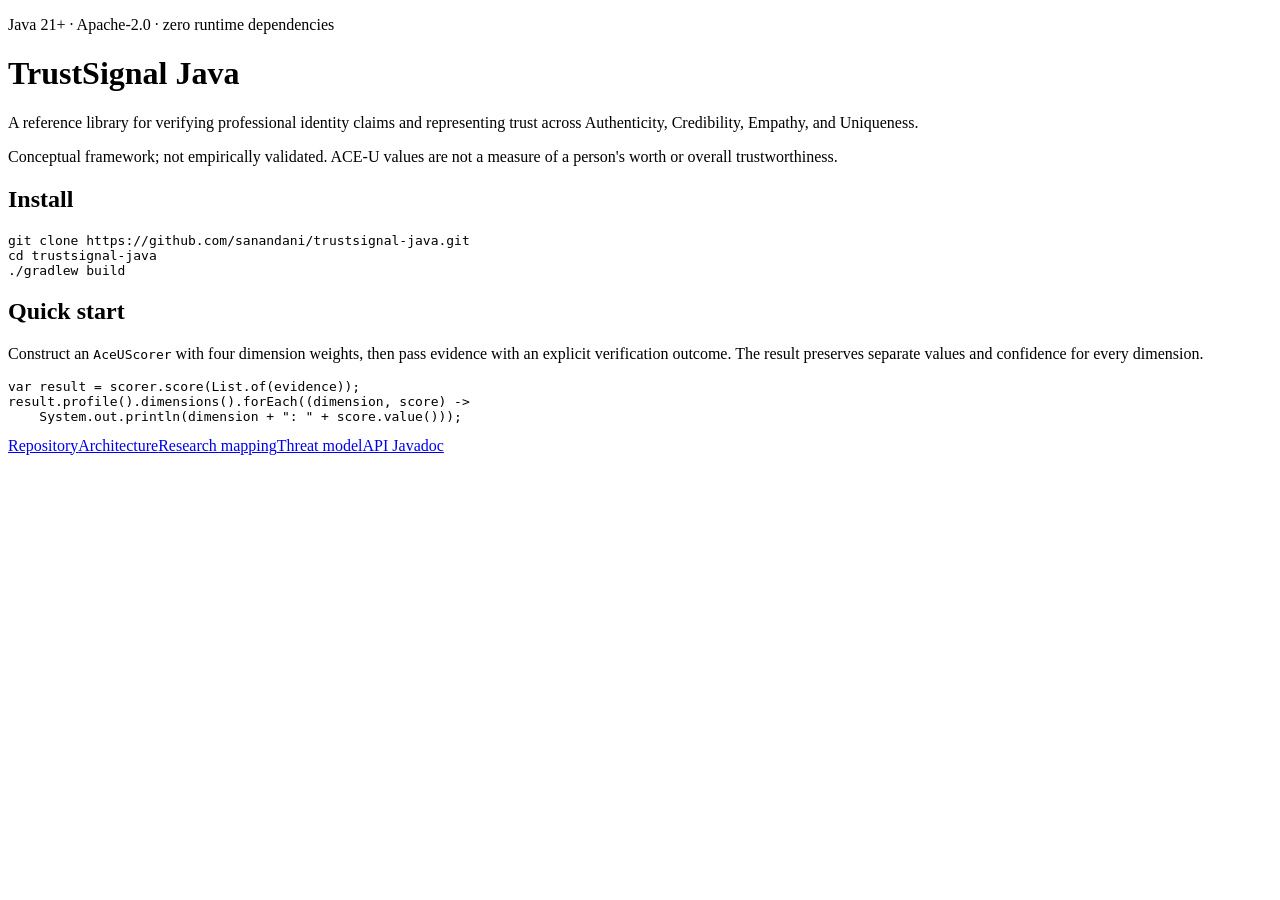
==== site/index.html @ 52dc84b2 "ci: add security workflows and Azure static site" ====
<!doctype html>
<html lang="en"><head><meta charset="utf-8"><meta name="viewport" content="width=device-width,initial-scale=1"><title>TrustSignal Java</title><meta name="description" content="A conceptual Java reference for trust signal verification and ACE-U profiles."><link rel="stylesheet" href="/style.css"></head>
<body><main><p class="eyebrow">Java 21+ · Apache-2.0 · zero runtime dependencies</p><h1>TrustSignal Java</h1><p class="lead">A reference library for verifying professional identity claims and representing trust across Authenticity, Credibility, Empathy, and Uniqueness.</p><p class="notice">Conceptual framework; not empirically validated. ACE-U values are not a measure of a person's worth or overall trustworthiness.</p><h2>Install</h2><pre><code>git clone https://github.com/sanandani/trustsignal-java.git
cd trustsignal-java
./gradlew build</code></pre><h2>Quick start</h2><p>Construct an <code>AceUScorer</code> with four dimension weights, then pass evidence with an explicit verification outcome. The result preserves separate values and confidence for every dimension.</p><pre><code>var result = scorer.score(List.of(evidence));
result.profile().dimensions().forEach((dimension, score) -&gt;
    System.out.println(dimension + ": " + score.value()));</code></pre><nav><a href="https://github.com/sanandani/trustsignal-java">Repository</a><a href="/docs/ARCHITECTURE.html">Architecture</a><a href="/docs/DESIGN.html">Research mapping</a><a href="/docs/THREAT_MODEL.html">Threat model</a><a href="/api/">API Javadoc</a></nav></main></body></html>
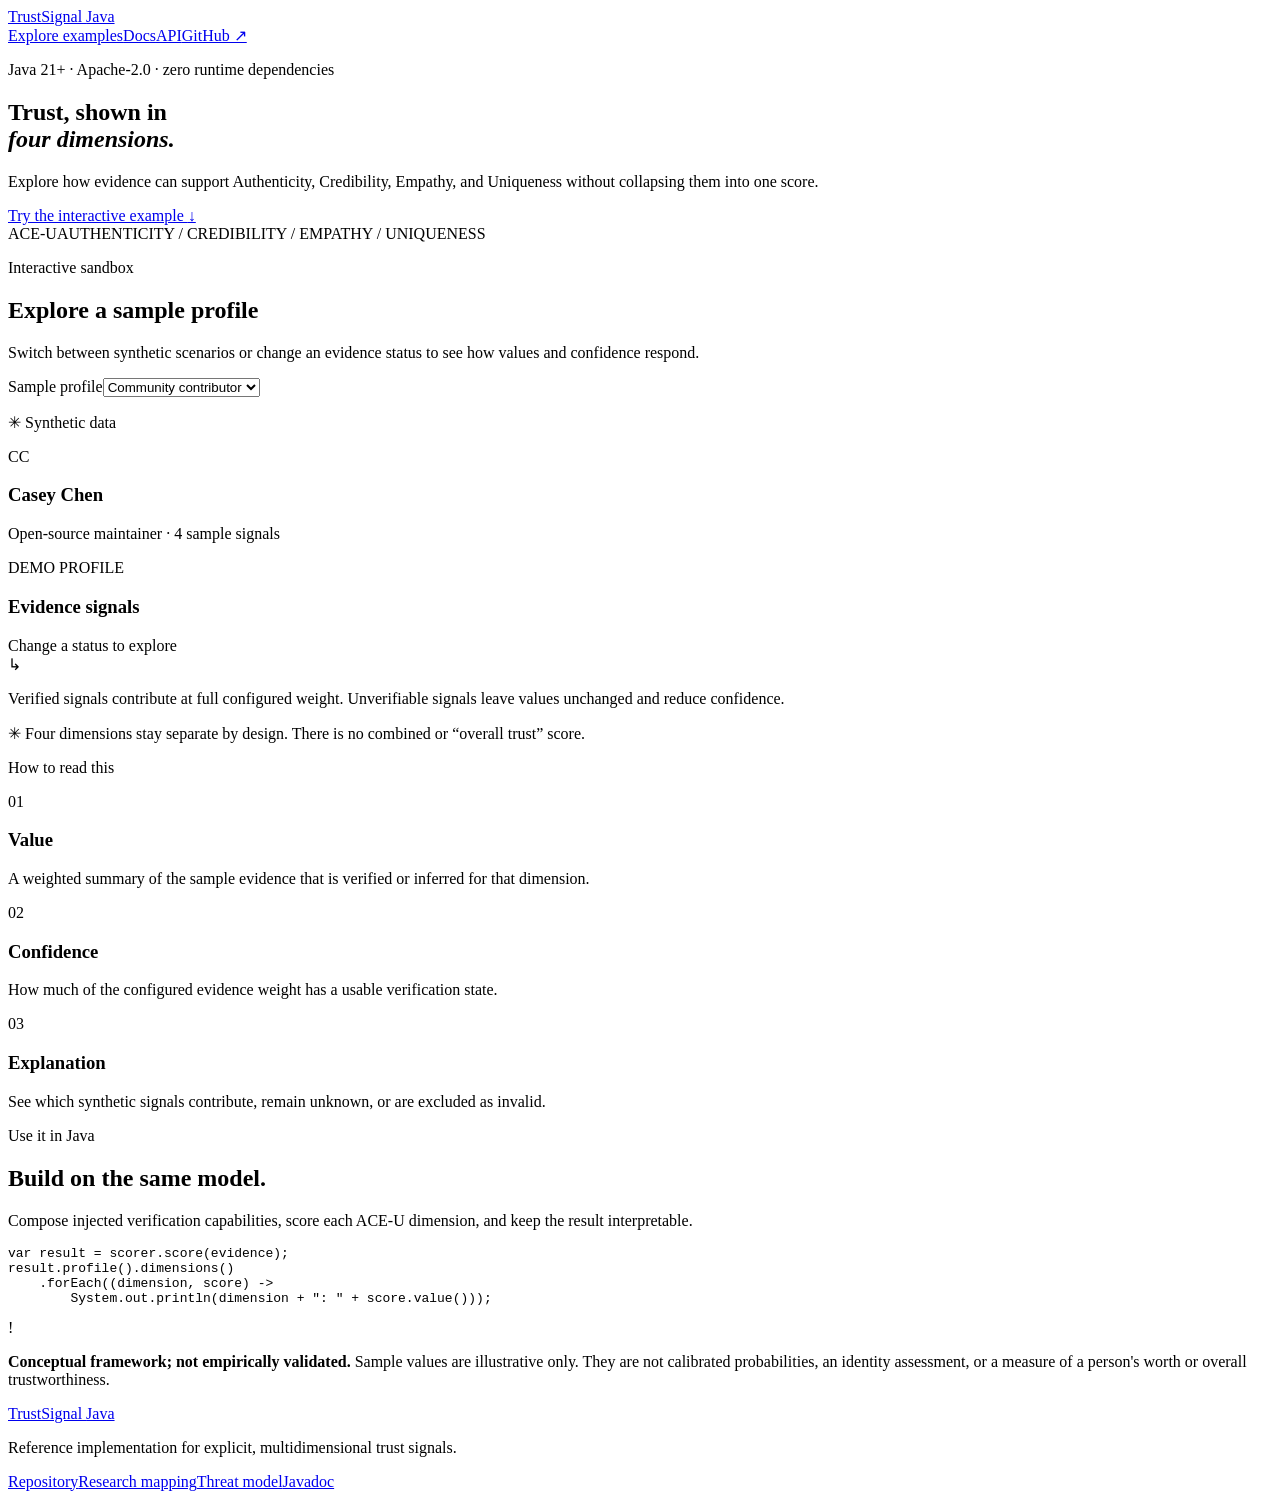
==== commit 98207585: "feat: add interactive ACE-U sample explorer" ====
--- a/site/index.html
+++ b/site/index.html
@@ -1,7 +1,45 @@
 <!doctype html>
-<html lang="en"><head><meta charset="utf-8"><meta name="viewport" content="width=device-width,initial-scale=1"><title>TrustSignal Java</title><meta name="description" content="A conceptual Java reference for trust signal verification and ACE-U profiles."><link rel="stylesheet" href="/style.css"></head>
-<body><main><p class="eyebrow">Java 21+ · Apache-2.0 · zero runtime dependencies</p><h1>TrustSignal Java</h1><p class="lead">A reference library for verifying professional identity claims and representing trust across Authenticity, Credibility, Empathy, and Uniqueness.</p><p class="notice">Conceptual framework; not empirically validated. ACE-U values are not a measure of a person's worth or overall trustworthiness.</p><h2>Install</h2><pre><code>git clone https://github.com/sanandani/trustsignal-java.git
-cd trustsignal-java
-./gradlew build</code></pre><h2>Quick start</h2><p>Construct an <code>AceUScorer</code> with four dimension weights, then pass evidence with an explicit verification outcome. The result preserves separate values and confidence for every dimension.</p><pre><code>var result = scorer.score(List.of(evidence));
-result.profile().dimensions().forEach((dimension, score) -&gt;
-    System.out.println(dimension + ": " + score.value()));</code></pre><nav><a href="https://github.com/sanandani/trustsignal-java">Repository</a><a href="/docs/ARCHITECTURE.html">Architecture</a><a href="/docs/DESIGN.html">Research mapping</a><a href="/docs/THREAT_MODEL.html">Threat model</a><a href="/api/">API Javadoc</a></nav></main></body></html>
+<html lang="en">
+<head>
+  <meta charset="utf-8">
+  <meta name="viewport" content="width=device-width,initial-scale=1">
+  <meta name="description" content="Explore synthetic ACE-U trust-signal examples with TrustSignal Java.">
+  <title>TrustSignal Java — ACE-U explorer</title>
+  <link rel="stylesheet" href="/style.css">
+  <script src="/app.js" defer></script>
+</head>
+<body>
+<header class="topbar"><a class="brand" href="/">TrustSignal <span>Java</span></a><nav aria-label="Main navigation"><a href="#explorer">Explore examples</a><a href="/docs/ARCHITECTURE.html">Docs</a><a href="/api/">API</a><a href="https://github.com/sanandani/trustsignal-java">GitHub ↗</a></nav></header>
+<main>
+  <section class="hero">
+    <p class="eyebrow"><span class="status-dot"></span> Java 21+ · Apache-2.0 · zero runtime dependencies</p>
+    <h1>Trust, shown in<br><em>four dimensions.</em></h1>
+    <p class="lead">Explore how evidence can support Authenticity, Credibility, Empathy, and Uniqueness without collapsing them into one score.</p>
+    <a class="button" href="#explorer">Try the interactive example <span aria-hidden="true">↓</span></a>
+    <div class="hero-aside"><span>ACE-U</span><span>AUTHENTICITY / CREDIBILITY / EMPATHY / UNIQUENESS</span></div>
+  </section>
+
+  <section id="explorer" class="explorer-section">
+    <div class="section-heading"><div><p class="eyebrow">Interactive sandbox</p><h2>Explore a sample profile</h2></div><p>Switch between synthetic scenarios or change an evidence status to see how values and confidence respond.</p></div>
+    <div class="explorer-card">
+      <div class="scenario-bar"><div class="scenario-picker"><label for="scenario">Sample profile</label><select id="scenario"><option value="balanced">Community contributor</option><option value="expert">Research specialist</option><option value="newcomer">New participant</option></select></div><p class="synthetic-tag"><span>✳</span> Synthetic data</p></div>
+      <div class="profile-intro"><div class="avatar" id="avatar">CC</div><div><h3 id="profile-name">Casey Chen</h3><p id="profile-summary">Open-source maintainer · 4 sample signals</p></div><span class="sample-badge">DEMO PROFILE</span></div>
+      <div class="dimensions" id="dimensions" aria-live="polite"></div>
+      <div class="evidence-area"><div class="evidence-heading"><h3>Evidence signals</h3><span>Change a status to explore</span></div><div id="evidence-list"></div></div>
+      <div class="explanation"><span class="explain-icon">↳</span><p id="explanation">Verified signals contribute at full configured weight. Unverifiable signals leave values unchanged and reduce confidence.</p></div>
+    </div>
+    <p class="no-total"><span>✳</span> Four dimensions stay separate by design. There is no combined or “overall trust” score.</p>
+  </section>
+
+  <section class="how-section"><p class="eyebrow">How to read this</p><div class="how-grid"><article><span class="number">01</span><h3>Value</h3><p>A weighted summary of the sample evidence that is verified or inferred for that dimension.</p></article><article><span class="number">02</span><h3>Confidence</h3><p>How much of the configured evidence weight has a usable verification state.</p></article><article><span class="number">03</span><h3>Explanation</h3><p>See which synthetic signals contribute, remain unknown, or are excluded as invalid.</p></article></div></section>
+
+  <section class="start-section"><div><p class="eyebrow">Use it in Java</p><h2>Build on the same model.</h2><p>Compose injected verification capabilities, score each ACE-U dimension, and keep the result interpretable.</p></div><pre><code>var result = scorer.score(evidence);
+result.profile().dimensions()
+    .forEach((dimension, score) -&gt;
+        System.out.println(dimension + ": " + score.value()));</code></pre></section>
+
+  <aside class="caveat"><span>!</span><p><strong>Conceptual framework; not empirically validated.</strong> Sample values are illustrative only. They are not calibrated probabilities, an identity assessment, or a measure of a person's worth or overall trustworthiness.</p></aside>
+</main>
+<footer><a class="brand" href="/">TrustSignal <span>Java</span></a><p>Reference implementation for explicit, multidimensional trust signals.</p><nav><a href="https://github.com/sanandani/trustsignal-java">Repository</a><a href="/docs/DESIGN.html">Research mapping</a><a href="/docs/THREAT_MODEL.html">Threat model</a><a href="/api/">Javadoc</a></nav></footer>
+</body>
+</html>
